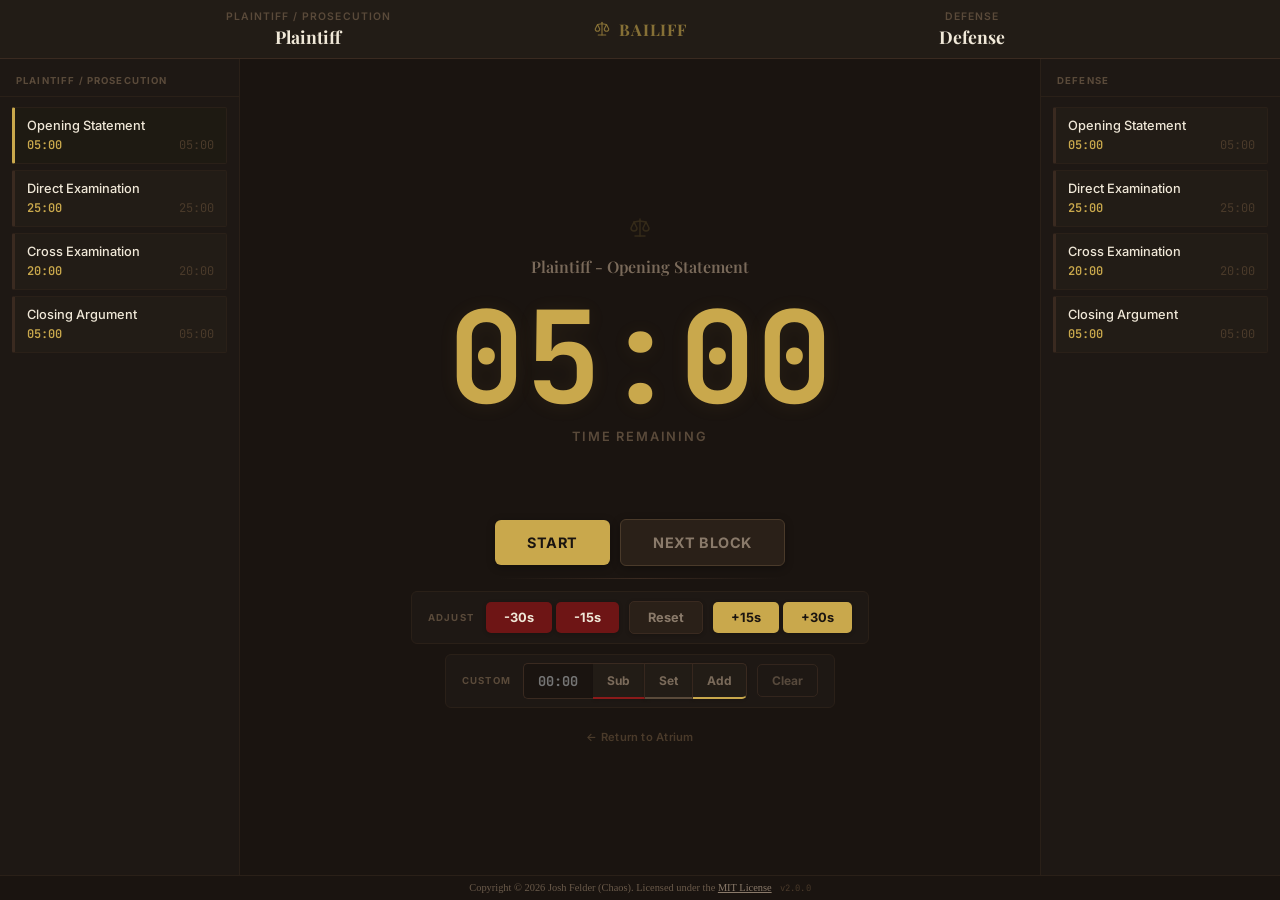
==== timers.html @ e9e765c2 "feat: overhaul ui for mobile" ====
<!DOCTYPE html>
<html lang="en">
<head>
    <meta charset="UTF-8">
    <meta name="viewport" content="width=device-width, initial-scale=1.0">
    <title>Bailiff - Timer View</title>
    <link href="https://fonts.googleapis.com/css2?family=Inter:wght@400;600;800&family=Playfair+Display:wght@600;700;800&family=JetBrains+Mono:wght@600;700&display=swap" rel="stylesheet">
    <link rel="stylesheet" href="timers.css">
</head>
<body>

    <div class="courtroom">
        <div class="bench-header">
            <div class="bench-header-left">
                <div class="bench-party-info">
                    <div class="bench-party-label">Plaintiff / Prosecution</div>
                    <div class="bench-party-name" id="left-team-name">Plaintiff</div>
                </div>
            </div>
            <div class="bench-header-center">
                <svg xmlns="http://www.w3.org/2000/svg" width="18" height="18" viewBox="0 0 24 24" fill="none" stroke="currentColor" stroke-width="1.5" stroke-linecap="round" stroke-linejoin="round">
                    <path d="M7 20l10 0"/><path d="M6 6l6 -1l6 1"/><path d="M12 3l0 17"/><path d="M9 12l-3 -6l-3 6a3 3 0 0 0 6 0"/><path d="M21 12l-3 -6l-3 6a3 3 0 0 0 6 0"/>
                </svg>
                <span>Bailiff</span>
            </div>
            <div class="bench-header-right">
                <div class="bench-party-info">
                    <div class="bench-party-label">Defense</div>
                    <div class="bench-party-name" id="right-team-name">Defense</div>
                </div>
            </div>
        </div>

        <div class="courtroom-body" id="courtroom-body">
            <div class="mobile-team-tabs" id="mobile-team-tabs">
                <button class="team-tab active" id="tab-left" data-team="left">Plaintiff</button>
                <button class="team-tab" id="tab-right" data-team="right">Defense</button>
            </div>

            <div class="counsel left">
                <div class="counsel-label">Plaintiff / Prosecution</div>
                <div class="counsel-widgets" id="left-widgets"></div>
            </div>

            <div class="bench">
                <div class="bench-scales">
                    <svg xmlns="http://www.w3.org/2000/svg" width="24" height="24" viewBox="0 0 24 24" fill="none" stroke="currentColor" stroke-width="1.5" stroke-linecap="round" stroke-linejoin="round">
                        <path d="M7 20l10 0"/><path d="M6 6l6 -1l6 1"/><path d="M12 3l0 17"/><path d="M9 12l-3 -6l-3 6a3 3 0 0 0 6 0"/><path d="M21 12l-3 -6l-3 6a3 3 0 0 0 6 0"/>
                    </svg>
                </div>
                <div class="current-block-name" id="current-block-name">Opening Statement</div>
                <div class="countdown" id="countdown">05:00</div>
                <div class="time-label" id="time-label">Time Remaining</div>
                <div class="secondary-timer" id="secondary-timer">05:00</div>

                <div class="bench-controls" id="timer-controls">
                    <div class="bench-main-controls">
                        <button class="bench-btn bench-btn-primary" id="start-btn">Start</button>
                        <button class="bench-btn bench-btn-danger" id="stop-btn" style="display: none;">Stop</button>
                        <button class="bench-btn bench-btn-secondary" id="next-btn" style="display: none;">Next Block</button>
                    </div>

                    <div class="controls-divider"></div>

                    <div class="bench-adjust-panel">
                        <span class="panel-label">Adjust</span>
                        <div class="adjust-cluster">
                            <button class="quick-btn quick-sub" id="sub-30-btn">-30s</button>
                            <button class="quick-btn quick-sub" id="sub-15-btn">-15s</button>
                        </div>
                        <button class="quick-btn quick-neutral" id="reset-btn">Reset</button>
                        <div class="adjust-cluster">
                            <button class="quick-btn quick-add" id="add-15-btn">+15s</button>
                            <button class="quick-btn quick-add" id="add-30-btn">+30s</button>
                        </div>
                    </div>

                    <div class="bench-custom-row">
                        <span class="panel-label">Custom</span>
                        <div class="custom-input-group">
                            <input type="text" class="bench-time-input" id="custom-time-input" placeholder="00:00" autocomplete="off">
                            <button class="mini-btn mini-sub" id="sub-custom-btn">Sub</button>
                            <button class="mini-btn mini-set" id="set-custom-btn">Set</button>
                            <button class="mini-btn mini-add" id="add-custom-btn">Add</button>
                        </div>
                        <button class="mini-btn mini-clear" id="clear-custom-btn">Clear</button>
                    </div>

                    <a class="bench-atrium-link" href="index.html">← Return to Atrium</a>
                </div>
            </div>

            <div class="counsel right">
                <div class="counsel-label">Defense</div>
                <div class="counsel-widgets" id="right-widgets"></div>
            </div>
        </div>
    </div>

    <div class="confirm-overlay hidden" id="confirm-overlay">
        <div class="confirm-dialog preset-dialog">
            <div class="confirm-seal">
                <svg xmlns="http://www.w3.org/2000/svg" width="24" height="24" viewBox="0 0 24 24" fill="none" stroke="currentColor" stroke-width="1.5" stroke-linecap="round" stroke-linejoin="round">
                    <path d="M7 20l10 0"/><path d="M6 6l6 -1l6 1"/><path d="M12 3l0 17"/><path d="M9 12l-3 -6l-3 6a3 3 0 0 0 6 0"/><path d="M21 12l-3 -6l-3 6a3 3 0 0 0 6 0"/>
                </svg>
            </div>
            <h3>End Current Trial?</h3>
            <p>Trials are auto-saved periodically. Save now to keep this session and resume later.</p>
            <div class="save-desc-field">
                <label>
                    <span>Notes (optional)</span>
                    <textarea id="save-desc-input" rows="2" placeholder="e.g. Round 2, Courtroom 5"></textarea>
                </label>
            </div>
            <div class="confirm-actions">
                <button class="confirm-btn confirm-cancel" id="confirm-cancel">Cancel</button>
                <button class="confirm-btn confirm-save" id="confirm-save-exit">Save & Exit</button>
            </div>
        </div>
    </div>

        <footer>
            <p>Copyright &copy; 2026 Josh Felder (Chaos). Licensed under the <a href="https://opensource.org/licenses/MIT" target="_blank">MIT License</a><span class="version-footer">v2.0.0</span></p>
        </footer>

    <script src="timers.js"></script>
</body>
</html>
---- timers.css ----
@keyframes fadeIn {
    from { opacity: 0; transform: translateY(8px); }
    to { opacity: 1; transform: translateY(0); }
}

@keyframes pulse {
    0%, 100% { opacity: 1; transform: scale(1); }
    50% { opacity: 0.65; transform: scale(1.03); }
}

* { margin: 0; padding: 0; box-sizing: border-box; }

/* ===== SCROLLBAR ===== */
::-webkit-scrollbar { width: 8px; height: 8px; }
::-webkit-scrollbar-track { background: #1a1410; }
::-webkit-scrollbar-thumb { background: #3a2a20; border-radius: 4px; }
::-webkit-scrollbar-thumb:hover { background: #5a4a3a; }
::-webkit-scrollbar-corner { background: #1a1410; }
* { scrollbar-width: thin; scrollbar-color: #3a2a20 #1a1410; }

body {
    font-family: Georgia, 'Times New Roman', Times, serif;
    background: #1a1410;
    color: #f0e8d8;
    display: flex;
    height: 100vh;
    overflow: hidden;
    -webkit-font-smoothing: antialiased;
    animation: fadeIn 0.5s ease-out;
}

.courtroom {
    display: flex;
    flex-direction: column;
    width: 100%;
    height: 100vh;
}

/* ===== BENCH HEADER ===== */
.bench-header {
    display: grid;
    grid-template-columns: 1fr auto 1fr;
    align-items: center;
    padding: 10px 24px;
    background: #221c16;
    border-bottom: 1px solid #3a2a20;
    flex-shrink: 0;
}

.bench-header-left {
    text-align: center;
    overflow: hidden;
    max-width: 260px;
    justify-self: center;
}

.bench-atrium-link {
    font-size: 0.7rem;
    font-weight: 600;
    font-family: 'Inter', -apple-system, BlinkMacSystemFont, "Segoe UI", Roboto, sans-serif;
    color: #4a3a2a;
    text-decoration: none;
    white-space: nowrap;
    transition: color 0.2s;
    letter-spacing: 0.02em;
    margin-top: 12px;
}

.bench-atrium-link:hover {
    color: #c9a84c;
}

.bench-party-info {
    text-align: center;
}

.bench-header-right {
    text-align: center;
    overflow: hidden;
    max-width: 260px;
    justify-self: center;
}

.bench-header-center {
    display: flex;
    align-items: center;
    gap: 8px;
    color: #c9a84c;
    font-family: 'Playfair Display', Georgia, serif;
    font-size: 1rem;
    font-weight: 700;
    letter-spacing: 0.06em;
    text-transform: uppercase;
    opacity: 0.6;
}

.bench-party-label {
    font-size: 0.65rem;
    font-weight: 600;
    font-family: 'Inter', -apple-system, BlinkMacSystemFont, "Segoe UI", Roboto, sans-serif;
    color: #5a4a3a;
    text-transform: uppercase;
    letter-spacing: 0.1em;
    margin-bottom: 2px;
}

.bench-party-name {
    font-size: 1.1rem;
    font-weight: 700;
    font-family: 'Playfair Display', Georgia, serif;
    color: #f0e8d8;
    white-space: nowrap;
    overflow: hidden;
    text-overflow: ellipsis;
}

/* ===== COURTROOM BODY ===== */
.courtroom-body {
    display: flex;
    flex: 1;
    overflow: hidden;
}

/* Team switcher shown only on the stacked mobile layout */
.mobile-team-tabs {
    display: none;
}

/* ===== COUNSEL TABLES ===== */
.counsel {
    width: 240px;
    display: flex;
    flex-direction: column;
    background: #1e1814;
    border-right: 1px solid #2a2018;
    overflow-y: auto;
    flex-shrink: 0;
}

.counsel.right {
    border-right: none;
    border-left: 1px solid #2a2018;
}

.counsel-label {
    padding: 16px 16px 10px;
    font-size: 0.6rem;
    font-weight: 700;
    font-family: 'Inter', -apple-system, BlinkMacSystemFont, "Segoe UI", Roboto, sans-serif;
    color: #5a4a3a;
    text-transform: uppercase;
    letter-spacing: 0.12em;
    border-bottom: 1px solid #2a2018;
    flex-shrink: 0;
}

.counsel-widgets {
    padding: 10px 12px;
    display: flex;
    flex-direction: column;
    gap: 6px;
}

.block-widget {
    background: #221c16;
    border: 1px solid #2a2018;
    border-left: 3px solid #3a2a20;
    border-radius: 2px;
    padding: 10px 12px;
    cursor: pointer;
    transition: all 0.2s ease;
}

.block-widget:hover {
    border-left-color: #5a4a3a;
    background: #261e18;
}

.block-widget.active {
    border-left-color: #c9a84c;
    background: #1e1a12;
}

.block-widget.linked-highlight {
    border-left-color: #8b1a1a;
    background: #1e1212;
}

.block-widget.completed {
    opacity: 0.35;
    background: #1a1410;
}

.widget-name {
    font-size: 0.8rem;
    font-weight: 500;
    font-family: 'Inter', -apple-system, BlinkMacSystemFont, "Segoe UI", Roboto, sans-serif;
    margin-bottom: 4px;
    display: flex;
    align-items: center;
    gap: 6px;
}

.link-icon {
    color: #c9a84c;
    opacity: 0.7;
}

.widget-times {
    display: flex;
    justify-content: space-between;
    font-family: 'JetBrains Mono', monospace;
    font-size: 0.75rem;
}

.widget-remaining {
    color: #c9a84c;
    font-weight: 600;
}

.widget-remaining.negative {
    color: #cc3333;
}

.widget-remaining.warning {
    color: #d49000;
}

.widget-remaining.critical {
    color: #cc3333;
}

.widget-total {
    color: #4a3a2a;
}

/* ===== BENCH (CENTER) ===== */
.bench {
    flex: 1;
    display: flex;
    flex-direction: column;
    align-items: center;
    justify-content: center;
    padding: 24px 40px;
}

.bench-scales {
    color: #c9a84c;
    opacity: 0.15;
    margin-bottom: 12px;
}

.current-block-name {
    font-size: 1rem;
    font-family: 'Playfair Display', Georgia, serif;
    color: #7a6a5a;
    margin-bottom: 16px;
    font-weight: 600;
    text-align: center;
}

.countdown {
    font-family: 'JetBrains Mono', monospace;
    font-size: 8rem;
    font-weight: 700;
    color: #c9a84c;
    line-height: 1;
    margin-bottom: 8px;
    transition: color 0.3s;
    text-shadow: 0 2px 20px rgba(201, 168, 76, 0.08);
}

.countdown.warning {
    color: #d49000;
    text-shadow: 0 2px 20px rgba(212, 144, 0, 0.12);
}

.countdown.critical {
    color: #cc3333;
    text-shadow: 0 2px 20px rgba(204, 51, 51, 0.15);
    animation: pulse 1.2s ease-in-out infinite;
}

.countdown.paused {
    color: #b8860b;
}

.countdown.overtime {
    color: #cc3333;
    text-shadow: 0 2px 20px rgba(204, 51, 51, 0.15);
    animation: pulse 1.2s ease-in-out infinite;
}

.time-label {
    font-size: 0.8rem;
    color: #5a4a3a;
    text-transform: uppercase;
    letter-spacing: 0.14em;
    font-weight: 600;
    font-family: 'Inter', -apple-system, BlinkMacSystemFont, "Segoe UI", Roboto, sans-serif;
}

.secondary-timer {
    font-family: 'JetBrains Mono', monospace;
    font-size: 1.5rem;
    font-weight: 600;
    color: #5a4a3a;
    margin-top: 16px;
    opacity: 0;
    transition: opacity 0.3s;
}

.secondary-timer.visible {
    opacity: 1;
}

/* ===== BENCH CONTROLS ===== */
.bench-controls {
    margin-top: 28px;
    display: flex;
    flex-direction: column;
    align-items: center;
    gap: 10px;
}

.bench-main-controls {
    display: flex;
    gap: 10px;
    align-items: center;
    justify-content: center;
}

/* ===== PRIMARY CONTROL BUTTONS ===== */
.bench-btn {
    display: inline-flex;
    align-items: center;
    justify-content: center;
    gap: 6px;
    padding: 14px 32px;
    font-size: 0.9rem;
    font-weight: 700;
    font-family: 'Inter', -apple-system, BlinkMacSystemFont, "Segoe UI", Roboto, sans-serif;
    border-radius: 6px;
    border: none;
    cursor: pointer;
    letter-spacing: 0.04em;
    text-transform: uppercase;
    transition: all 0.2s cubic-bezier(0.4, 0, 0.2, 1);
    box-shadow: 0 2px 8px rgba(0,0,0,0.3);
}

.bench-btn:hover {
    transform: translateY(-2px);
    box-shadow: 0 4px 16px rgba(0,0,0,0.4);
}

.bench-btn:active {
    transform: translateY(0) scale(0.97);
}

.bench-btn-primary { background: #c9a84c; color: #1a1410; }
.bench-btn-primary:hover { background: #d4b85a; box-shadow: 0 4px 20px rgba(201, 168, 76, 0.4); }

.bench-btn-danger { background: #8b1a1a; color: #f0e8d8; }
.bench-btn-danger:hover { background: #a32020; box-shadow: 0 4px 20px rgba(139, 26, 26, 0.3); }

.bench-btn-warn { background: #d49000; color: #1a1410; }
.bench-btn-warn:hover { background: #e8a010; box-shadow: 0 4px 20px rgba(212, 144, 0, 0.35); }

.bench-btn-secondary { background: #2a2018; color: #8a7a6a; border: 1px solid #4a3a2a; }
.bench-btn-secondary:hover { background: #3a2a20; color: #f0e8d8; border-color: #5a4a3a; box-shadow: 0 4px 16px rgba(0,0,0,0.3); }

/* ===== CONTROL PANEL LABELS & DIVIDER ===== */
.controls-divider {
    width: 100%;
    max-width: 280px;
    height: 1px;
    background: linear-gradient(to right, transparent, #3a2a20 50%, transparent);
    margin: 2px 0;
}

.panel-label {
    font-size: 0.6rem;
    font-weight: 700;
    font-family: 'Inter', -apple-system, BlinkMacSystemFont, "Segoe UI", Roboto, sans-serif;
    color: #5a4a3a;
    text-transform: uppercase;
    letter-spacing: 0.12em;
    margin-right: 2px;
}

/* ===== QUICK ROW / ADJUST PANEL ===== */
.bench-adjust-panel {
    display: flex;
    align-items: center;
    gap: 10px;
    padding: 9px 16px;
    background: #1e1814;
    border: 1px solid #2a2018;
    border-radius: 6px;
}

.adjust-cluster {
    display: flex;
    gap: 4px;
}

.quick-btn {
    display: inline-flex;
    align-items: center;
    justify-content: center;
    gap: 4px;
    padding: 8px 18px;
    font-size: 0.8rem;
    font-weight: 700;
    font-family: 'Inter', -apple-system, BlinkMacSystemFont, "Segoe UI", Roboto, sans-serif;
    border-radius: 5px;
    border: none;
    cursor: pointer;
    transition: all 0.2s cubic-bezier(0.4, 0, 0.2, 1);
    box-shadow: 0 1px 4px rgba(0,0,0,0.2);
}

.quick-btn:hover { transform: translateY(-1px); box-shadow: 0 3px 12px rgba(0,0,0,0.3); }
.quick-btn:active { transform: translateY(0) scale(0.96); }

.quick-add { background: #c9a84c; color: #1a1410; }
.quick-add:hover { background: #d4b85a; box-shadow: 0 3px 14px rgba(201, 168, 76, 0.35); }

.quick-sub { background: #6e1515; color: #f0e8d8; }
.quick-sub:hover { background: #8b1a1a; box-shadow: 0 3px 14px rgba(139, 26, 26, 0.25); }

.quick-neutral { background: #2a2018; color: #8a7a6a; border: 1px solid #3a2a20; }
.quick-neutral:hover { background: #3a2a20; color: #f0e8d8; border-color: #5a4a3a; }

/* ===== CUSTOM TIME ROW ===== */
.bench-custom-row {
    display: flex;
    gap: 10px;
    align-items: center;
    justify-content: center;
    padding: 8px 16px;
    background: #1e1814;
    border: 1px solid #2a2018;
    border-radius: 6px;
}

.custom-input-group {
    display: flex;
    align-items: stretch;
}

.bench-time-input {
    width: 70px;
    padding: 8px 10px;
    font-size: 0.85rem;
    font-family: 'JetBrains Mono', monospace;
    font-weight: 700;
    border-radius: 5px 0 0 5px;
    border: 1px solid #3a2a20;
    border-right: none;
    background: #1a1410;
    color: #f0e8d8;
    text-align: center;
    transition: border-color 0.2s, box-shadow 0.2s;
}

.bench-time-input:focus {
    outline: none;
    border-color: #c9a84c;
    box-shadow: 0 0 0 2px rgba(201, 168, 76, 0.15);
    position: relative;
    z-index: 1;
}

.mini-btn {
    padding: 8px 14px;
    font-size: 0.75rem;
    font-weight: 700;
    font-family: 'Inter', -apple-system, BlinkMacSystemFont, "Segoe UI", Roboto, sans-serif;
    border-radius: 5px;
    border: 1px solid #3a2a20;
    background: #221c16;
    color: #7a6a5a;
    cursor: pointer;
    transition: background 0.2s, color 0.2s, border-color 0.2s;
    box-shadow: 0 1px 3px rgba(0,0,0,0.15);
}

.mini-btn:hover { background: #3a2a20; color: #f0e8d8; border-color: #5a4a3a; }
.mini-btn:active { transform: scale(0.95); }

.custom-input-group .mini-btn {
    border-radius: 0;
    border-left: none;
    background: #221c16;
    color: #7a6a5a;
    border-color: #3a2a20;
    border-bottom-width: 2px;
}

.custom-input-group .mini-btn:last-child {
    border-radius: 0 5px 5px 0;
}

.custom-input-group .mini-sub { border-bottom-color: #8b1a1a; }
.custom-input-group .mini-set { border-bottom-color: #5a4a3a; }
.custom-input-group .mini-add { border-bottom-color: #c9a84c; }

.custom-input-group .mini-set:hover { background: #3a2a20; color: #f0e8d8; border-color: #5a4a3a; }

.mini-add:hover { background: #c9a84c; color: #1a1410; border-color: #c9a84c; }

.mini-sub:hover { background: #8b1a1a; color: #f0e8d8; border-color: #8b1a1a; }

.mini-clear {
    color: #6a5a4a;
    background: transparent;
    box-shadow: none;
    opacity: 0.75;
}

.mini-clear:hover { opacity: 1; }

/* ===== CONFIRMATION OVERLAY ===== */
.confirm-overlay {
    position: fixed;
    inset: 0;
    background: rgba(0, 0, 0, 0.7);
    display: flex;
    align-items: center;
    justify-content: center;
    z-index: 1000;
    animation: fadeIn 0.2s ease-out;
}

.confirm-overlay.hidden {
    display: none;
}

.confirm-dialog {
    background: #221c16;
    border: 1px solid #3a2a20;
    border-radius: 6px;
    padding: 36px 40px 28px;
    max-width: 380px;
    width: 90%;
    text-align: center;
    box-shadow: 0 20px 60px rgba(0,0,0,0.6);
    animation: expandPanel 0.25s cubic-bezier(0.34, 1.56, 0.64, 1) forwards;
}

@keyframes expandPanel {
    from { opacity: 0; transform: scale(0.95) translateY(-8px); }
    to { opacity: 1; transform: scale(1) translateY(0); }
}

.confirm-seal {
    color: #c9a84c;
    opacity: 0.4;
    margin-bottom: 16px;
}

.confirm-dialog h3 {
    font-size: 1.1rem;
    font-weight: 700;
    font-family: 'Playfair Display', Georgia, serif;
    color: #f0e8d8;
    margin: 0 0 10px 0;
}

.confirm-dialog p {
    font-size: 0.8rem;
    color: #7a6a5a;
    font-family: 'Inter', -apple-system, BlinkMacSystemFont, "Segoe UI", Roboto, sans-serif;
    line-height: 1.5;
    margin: 0 0 24px 0;
}

.confirm-actions {
    display: flex;
    gap: 10px;
    justify-content: center;
}

.confirm-btn {
    padding: 10px 24px;
    font-size: 0.8rem;
    font-weight: 700;
    font-family: 'Inter', -apple-system, BlinkMacSystemFont, "Segoe UI", Roboto, sans-serif;
    border-radius: 5px;
    border: none;
    cursor: pointer;
    transition: all 0.2s cubic-bezier(0.4, 0, 0.2, 1);
    text-transform: uppercase;
    letter-spacing: 0.04em;
}

.confirm-cancel {
    background: #2a2018;
    color: #7a6a5a;
    border: 1px solid #3a2a20;
}

.confirm-cancel:hover {
    background: #3a2a20;
    color: #f0e8d8;
}

.confirm-save {
    background: #c9a84c;
    color: #1a1410;
}

.confirm-save:hover {
    background: #d4af37;
    box-shadow: 0 4px 16px rgba(201, 168, 76, 0.3);
}

.confirm-leave {
    background: #8b1a1a;
    color: #f0e8d8;
}

.confirm-leave:hover {
    background: #a32020;
    box-shadow: 0 4px 16px rgba(139, 26, 26, 0.3);
}

.confirm-btn:active {
    transform: scale(0.96);
}

/* ===== SAVE DESCRIPTION FIELD ===== */
.save-desc-field {
    text-align: left;
    margin: 0 0 18px;
}

.save-desc-field label {
    display: flex;
    flex-direction: column;
    gap: 4px;
}

.save-desc-field label span {
    font-size: 0.7rem;
    font-weight: 600;
    font-family: 'Inter', -apple-system, BlinkMacSystemFont, "Segoe UI", Roboto, sans-serif;
    color: #8a7a6a;
    text-transform: uppercase;
    letter-spacing: 0.06em;
}

.save-desc-field textarea {
    padding: 10px 12px;
    font-size: 0.85rem;
    font-family: 'Inter', -apple-system, BlinkMacSystemFont, "Segoe UI", Roboto, sans-serif;
    border-radius: 4px;
    border: 1px solid #3a2a20;
    background: #1a1410;
    color: #f0e8d8;
    width: 100%;
    box-sizing: border-box;
    outline: none;
    transition: border-color 0.2s;
    resize: vertical;
}

.save-desc-field textarea:focus {
    border-color: #c9a84c;
}

/* ===== MOBILE (timer page) ===== */
@media (max-width: 900px) {
    .counsel {
        width: 160px;
    }

    .countdown {
        font-size: 5rem;
    }

    .bench {
        padding: 16px 20px;
    }

    .bench-btn {
        padding: 12px 24px;
        font-size: 0.8rem;
    }

    /* Any text input under 16px triggers iOS Safari's auto-zoom-on-focus. */
    .bench-time-input,
    .save-desc-field textarea {
        font-size: 16px;
    }
}

@media (max-width: 600px) {
    body { display: block; overflow: auto; height: auto; }
    .courtroom { height: auto; min-height: auto; }

    .bench-header {
        grid-template-columns: 1fr;
        gap: 6px;
        padding: 8px 12px;
    }

    .bench-header-left, .bench-header-right {
        max-width: 100%;
        justify-self: auto;
    }

    .bench-header-center {
        order: -1;
        justify-content: center;
        font-size: 0.8rem;
    }

    .bench-party-name {
        font-size: 0.9rem;
    }

    .bench-party-label {
        font-size: 0.55rem;
    }

    /* Was hidden entirely on mobile — that removed the only way to save & exit a trial. */
    .bench-atrium-link {
        display: inline-flex;
        align-items: center;
        justify-content: center;
        padding: 10px 20px;
        border: 1px solid #3a2a20;
        border-radius: 5px;
        font-size: 0.75rem;
        margin-top: 4px;
    }

    .courtroom-body {
        flex-direction: column;
        overflow: visible;
    }

    /* Timer comes first — it's the primary interaction on a phone. */
    .bench {
        order: 1;
        flex: none;
    }
    .mobile-team-tabs { order: 2; }
    .counsel.left, .counsel.right { order: 3; }

    .mobile-team-tabs {
        display: flex;
        gap: 8px;
        padding: 10px 12px;
        background: #1e1814;
        border-top: 1px solid #2a2018;
        border-bottom: 1px solid #2a2018;
    }

    .team-tab {
        flex: 1;
        padding: 10px 8px;
        font-size: 0.75rem;
        font-weight: 700;
        font-family: 'Inter', -apple-system, BlinkMacSystemFont, "Segoe UI", Roboto, sans-serif;
        text-transform: uppercase;
        letter-spacing: 0.04em;
        border-radius: 5px;
        border: 1px solid #3a2a20;
        background: #221c16;
        color: #7a6a5a;
        cursor: pointer;
        transition: all 0.2s ease;
        white-space: nowrap;
        overflow: hidden;
        text-overflow: ellipsis;
    }

    .team-tab.active {
        background: #c9a84c;
        color: #1a1410;
        border-color: #c9a84c;
    }

    /* Only the tab's team agenda is shown at a time — full width, no more cramped side-by-side lists. */
    .courtroom-body[data-mobile-view="left"] .counsel.right { display: none; }
    .courtroom-body[data-mobile-view="right"] .counsel.left { display: none; }

    .counsel {
        width: 100%;
        max-height: none;
        overflow-y: visible;
        border-right: none;
        border-left: none;
        border-top: none;
        border-bottom: 1px solid #2a2018;
        flex-shrink: 0;
    }

    .counsel-label {
        padding: 10px 12px 6px;
        font-size: 0.55rem;
    }

    .counsel-widgets {
        padding: 10px 12px;
        gap: 8px;
    }

    .block-widget {
        padding: 13px 14px;
    }

    .widget-name {
        font-size: 0.85rem;
    }

    .widget-times {
        font-size: 0.75rem;
    }

    .bench {
        padding: 16px 12px;
    }

    .bench-scales svg {
        width: 32px;
        height: 32px;
    }

    .current-block-name {
        font-size: 0.85rem;
        margin-bottom: 10px;
    }

    .countdown {
        font-size: 3.5rem;
    }

    .time-label {
        font-size: 0.65rem;
    }

    .secondary-timer {
        font-size: 1.1rem;
    }

    .bench-controls {
        margin-top: 16px;
        gap: 10px;
        width: 100%;
    }

    .bench-main-controls {
        flex-wrap: wrap;
        row-gap: 8px;
    }

    .bench-btn {
        padding: 13px 20px;
        font-size: 0.78rem;
    }

    .adjust-cluster {
        gap: 8px;
    }

    .quick-btn {
        padding: 11px 16px;
        font-size: 0.75rem;
    }

    .bench-adjust-panel,
    .bench-custom-row {
        flex-wrap: wrap;
        gap: 8px;
        padding: 10px;
        justify-content: center;
    }

    .panel-label {
        display: none;
    }

    .bench-time-input {
        width: 70px;
        padding: 10px 8px;
        font-size: 16px;
    }

    .mini-btn {
        padding: 10px 14px;
        font-size: 0.72rem;
    }

    footer {
        position: static;
        margin-top: 16px;
    }

    /* Save & Exit dialog — was untuned for mobile and could overflow narrow screens. */
    .confirm-dialog {
        padding: 24px 20px 20px;
        margin: 0 12px;
        width: calc(100% - 24px);
    }

    .confirm-dialog h3 {
        font-size: 1rem;
    }

    .confirm-dialog p {
        font-size: 0.75rem;
    }

    .confirm-actions {
        flex-direction: column;
        gap: 8px;
    }

    .confirm-actions .confirm-btn {
        width: 100%;
    }
}

/* ===== FOOTER ===== */
footer {
    position: fixed;
    bottom: 0;
    left: 0;
    width: 100%;
    text-align: center;
    padding: 6px 20px;
    color: #6a5a4a;
    font-size: 0.65rem;
    font-family: Georgia, 'Times New Roman', Times, serif;
    background: #1a1410;
    border-top: 1px solid #2a2018;
    z-index: 1000;
}

footer a {
    color: #8a7a6a;
    text-decoration: underline;
}

footer a:hover {
    color: #c9a84c;
}

.version-footer {
    display: inline;
    margin: 0 0 0 8px;
    font-size: 0.55rem;
    color: #4a3a2a;
    font-family: 'JetBrains Mono', monospace;
    letter-spacing: 0.02em;
}
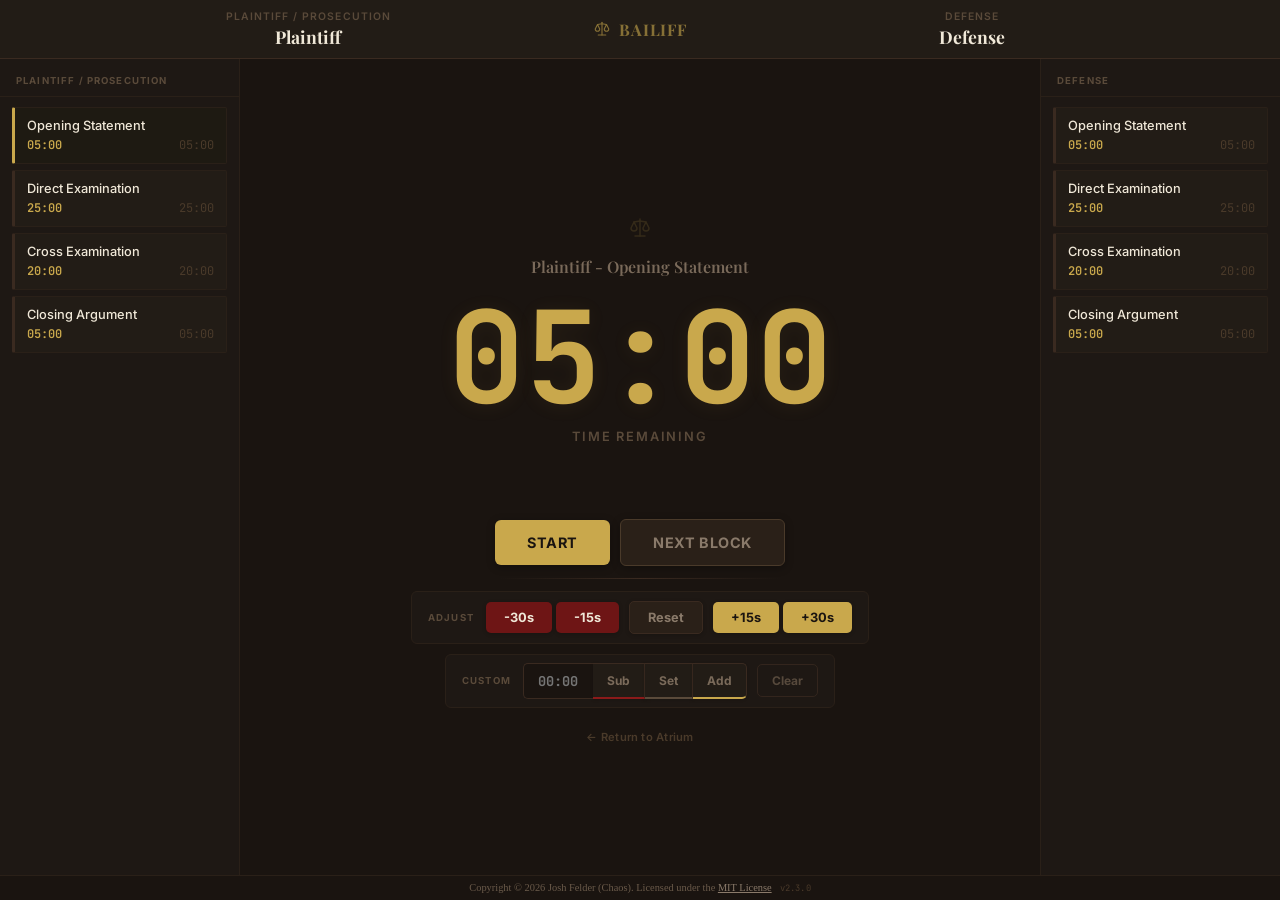
==== commit 15613646: "feat: centralize version string and bump to v2.3.0" ====
--- a/timers.html
+++ b/timers.html
@@ -6,6 +6,14 @@
     <title>Bailiff - Timer View</title>
     <link href="https://fonts.googleapis.com/css2?family=Inter:wght@400;600;800&family=Playfair+Display:wght@600;700;800&family=JetBrains+Mono:wght@600;700&display=swap" rel="stylesheet">
     <link rel="stylesheet" href="timers.css">
+
+    <script async src="https://www.googletagmanager.com/gtag/js?id=G-CGS9DXNJ47"></script>
+    <script>
+      window.dataLayer = window.dataLayer || [];
+      function gtag(){dataLayer.push(arguments);}
+      gtag('js', new Date());
+      gtag('config', 'G-CGS9DXNJ47');
+    </script>
 </head>
 <body>
 
@@ -120,9 +128,10 @@
     </div>
 
         <footer>
-            <p>Copyright &copy; 2026 Josh Felder (Chaos). Licensed under the <a href="https://opensource.org/licenses/MIT" target="_blank">MIT License</a><span class="version-footer">v2.0.0</span></p>
+            <p>Copyright &copy; 2026 Josh Felder (Chaos). Licensed under the <a href="https://opensource.org/licenses/MIT" target="_blank">MIT License</a><span class="version-footer" id="version-footer"></span></p>
         </footer>
 
+    <script src="version.js"></script>
     <script src="timers.js"></script>
 </body>
 </html>
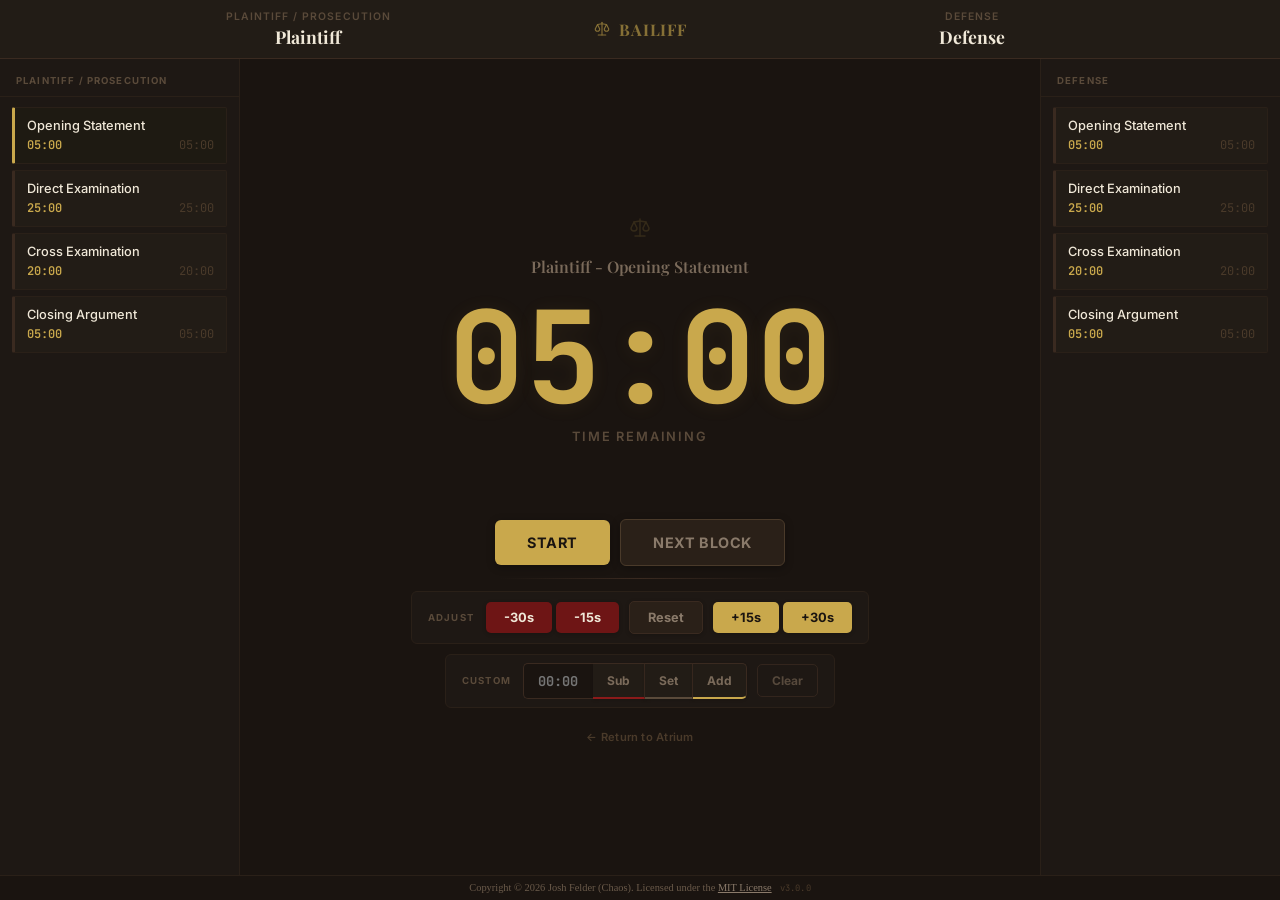
==== commit 9faf8535: "chore: refactor codebase" ====
--- a/timers.html
+++ b/timers.html
@@ -131,7 +131,6 @@
             <p>Copyright &copy; 2026 Josh Felder (Chaos). Licensed under the <a href="https://opensource.org/licenses/MIT" target="_blank">MIT License</a><span class="version-footer" id="version-footer"></span></p>
         </footer>
 
-    <script src="version.js"></script>
-    <script src="timers.js"></script>
+    <script type="module" src="js/timers/main.js"></script>
 </body>
 </html>
--- a/timers.css
+++ b/timers.css
@@ -232,6 +232,107 @@
 
 .widget-total {
     color: #4a3a2a;
+}
+
+.widget-elapsed {
+    font-family: 'JetBrains Mono', monospace;
+    font-size: 0.7rem;
+    font-style: italic;
+    font-weight: 500;
+    color: #7a6a5a;
+    margin-top: 4px;
+}
+
+/* ===== WITNESS BLOCKS ===== */
+/* A witness-bearing block is never itself the thing on the clock — only
+   its header (a read-only rollup) is clickable, and only to expand or
+   collapse the nested witness rows beneath it. */
+.block-widget.has-witnesses {
+    cursor: default;
+    padding: 0;
+    overflow: hidden;
+}
+
+.widget-block-header {
+    padding: 10px 12px;
+    cursor: pointer;
+    transition: background 0.2s ease;
+}
+
+.widget-block-header:hover {
+    background: #261e18;
+}
+
+.block-widget.has-witnesses.active-parent .widget-block-header {
+    background: #1e1a12;
+    box-shadow: inset 3px 0 0 #5a4a3a;
+}
+
+.block-widget.has-witnesses.linked-highlight .widget-block-header {
+    background: #1e1212;
+    box-shadow: inset 3px 0 0 #8b1a1a;
+}
+
+.widget-expand-icon {
+    margin-left: auto;
+    display: inline-flex;
+    color: #5a4a3a;
+    transition: transform 0.2s ease;
+}
+
+.block-widget.expanded .widget-expand-icon {
+    transform: rotate(180deg);
+}
+
+.witness-widget-list {
+    display: none;
+    flex-direction: column;
+    gap: 1px;
+    background: #2a2018;
+}
+
+.block-widget.expanded .witness-widget-list {
+    display: flex;
+}
+
+.witness-widget-row {
+    background: #1c1712;
+    border-left: 3px solid #3a2a20;
+    padding: 8px 12px 8px 20px;
+    cursor: pointer;
+    transition: all 0.2s ease;
+}
+
+.witness-widget-row:hover {
+    border-left-color: #5a4a3a;
+    background: #221c16;
+}
+
+.witness-widget-row.active {
+    border-left-color: #c9a84c;
+    background: #1e1a12;
+}
+
+.witness-widget-row.linked-highlight {
+    border-left-color: #8b1a1a;
+    background: #1e1212;
+}
+
+.witness-widget-row.completed {
+    opacity: 0.4;
+}
+
+.witness-widget-row .widget-name {
+    font-size: 0.74rem;
+    margin-bottom: 3px;
+}
+
+.witness-widget-row .widget-times {
+    font-size: 0.7rem;
+}
+
+.widget-elapsed.overtime {
+    color: #cc3333;
 }
 
 /* ===== BENCH (CENTER) ===== */
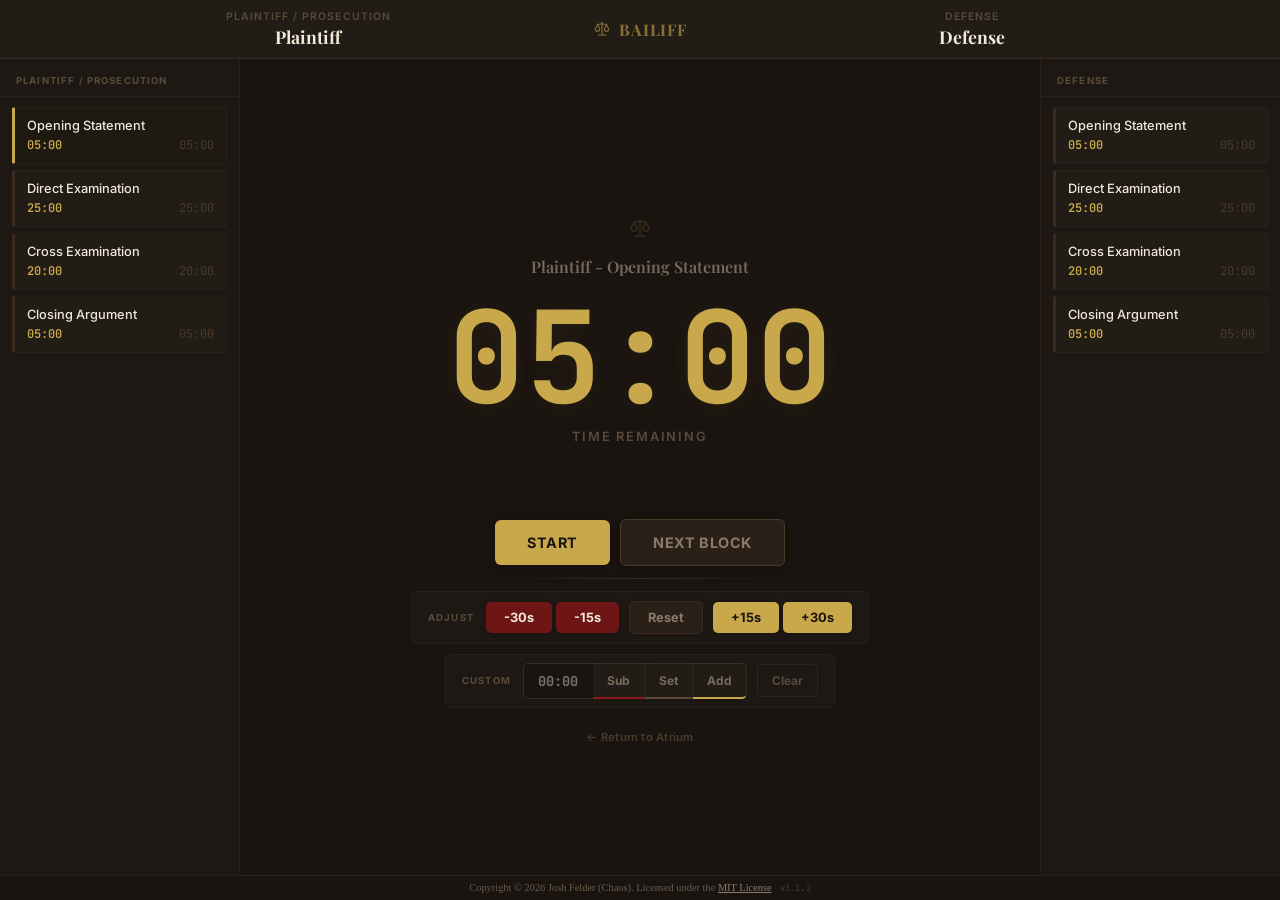
==== commit 5c3efa8f: "fix: sync block total with manual time controls Manual time adjustments (+15/+30/-15/-30, custom Add" ====
--- a/timers.html
+++ b/timers.html
@@ -82,6 +82,7 @@
                             <button class="quick-btn quick-add" id="add-30-btn">+30s</button>
                         </div>
                     </div>
+                    <div class="adjust-hint" id="adjust-hint"></div>
 
                     <div class="bench-custom-row">
                         <span class="panel-label">Custom</span>
--- a/timers.css
+++ b/timers.css
@@ -504,6 +504,18 @@
 .adjust-cluster {
     display: flex;
     gap: 4px;
+}
+
+.adjust-hint {
+    font-size: 0.68rem;
+    font-family: 'Inter', -apple-system, BlinkMacSystemFont, "Segoe UI", Roboto, sans-serif;
+    color: #8a7a6a;
+    text-align: center;
+    padding: 0 16px;
+}
+
+.adjust-hint:empty {
+    display: none;
 }
 
 .quick-btn {
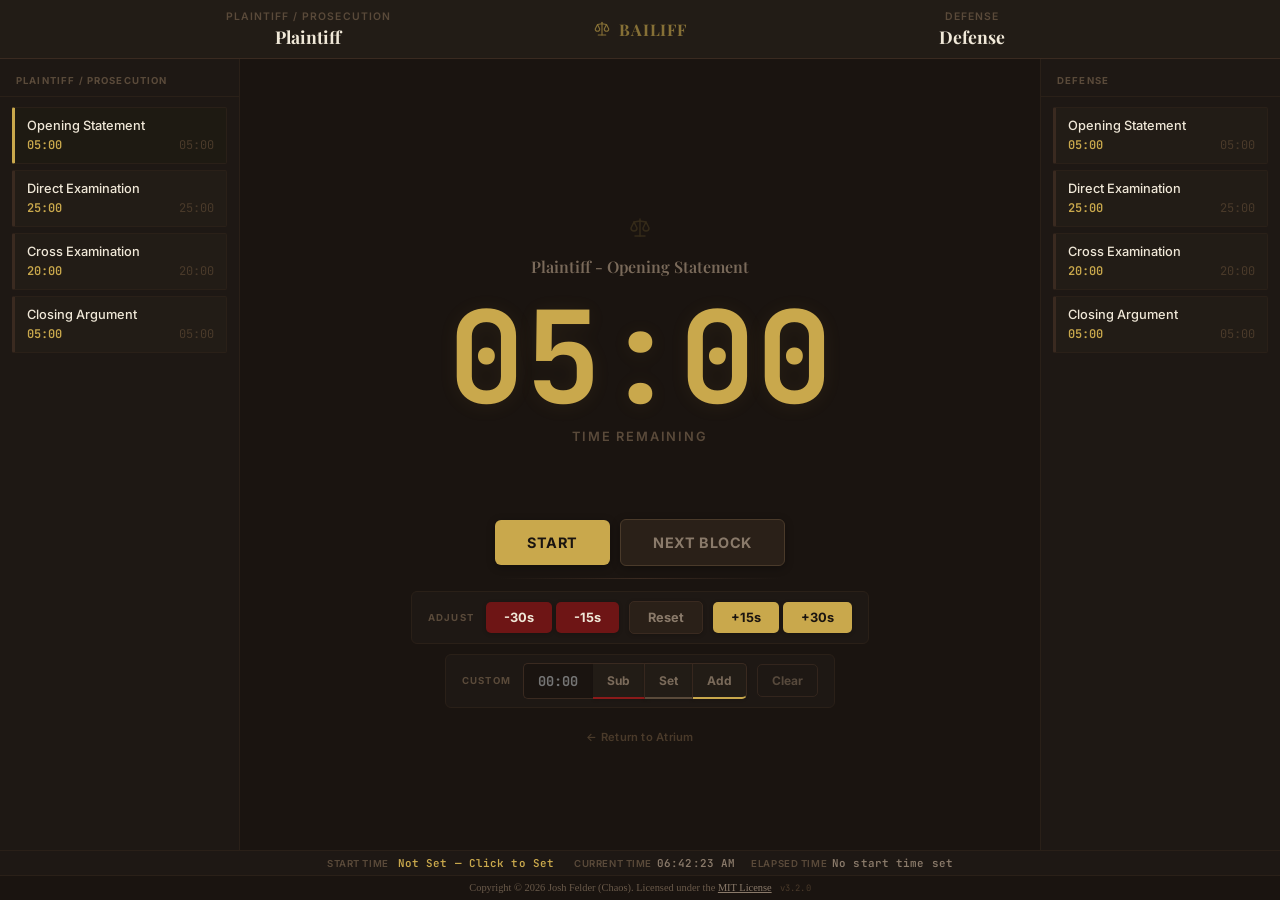
==== commit ed6ef672: "feat: add trial clock with start and elapsed time tracking, add AMTA preset" ====
--- a/timers.html
+++ b/timers.html
@@ -128,9 +128,59 @@
         </div>
     </div>
 
-        <footer>
-            <p>Copyright &copy; 2026 Josh Felder (Chaos). Licensed under the <a href="https://opensource.org/licenses/MIT" target="_blank">MIT License</a><span class="version-footer" id="version-footer"></span></p>
-        </footer>
+        <div class="bottom-bar" id="bottom-bar">
+            <div class="trial-clock-bar" id="trial-clock-bar">
+                <div class="trial-clock-row">
+                    <span class="trial-clock-label">Start Time</span>
+                    <button type="button" class="trial-clock-value trial-clock-start" id="trial-clock-start">Not Set — Click to Set</button>
+                </div>
+                <div class="trial-clock-row">
+                    <span class="trial-clock-label">Current Time</span>
+                    <span class="trial-clock-value" id="trial-clock-current">--:--:-- --</span>
+                </div>
+                <div class="trial-clock-row">
+                    <span class="trial-clock-label">Elapsed Time</span>
+                    <span class="trial-clock-value" id="trial-clock-elapsed">No start time set</span>
+                </div>
+            </div>
+
+            <footer>
+                <p>Copyright &copy; 2026 Josh Felder (Chaos). Licensed under the <a href="https://opensource.org/licenses/MIT" target="_blank">MIT License</a><span class="version-footer" id="version-footer"></span></p>
+            </footer>
+        </div>
+
+    <!-- Set Start Time Dialog -->
+    <div class="confirm-overlay hidden" id="start-time-overlay">
+        <div class="confirm-dialog preset-dialog">
+            <h3>Set Start Time</h3>
+            <p>The definition of start time may vary based on competition rules. Once set, it cannot be changed for this trial.</p>
+            <div class="start-time-fields">
+                <input type="text" id="start-time-hh" class="start-time-input" maxlength="2" inputmode="numeric" autocomplete="off" placeholder="HH">
+                <span class="start-time-colon">:</span>
+                <input type="text" id="start-time-mm" class="start-time-input" maxlength="2" inputmode="numeric" autocomplete="off" placeholder="MM">
+                <select id="start-time-ampm" class="start-time-ampm">
+                    <option value="AM">AM</option>
+                    <option value="PM">PM</option>
+                </select>
+            </div>
+            <div class="confirm-actions">
+                <button class="confirm-btn confirm-cancel" id="start-time-cancel">Cancel</button>
+                <button class="confirm-btn confirm-save" id="start-time-confirm">Set Start Time</button>
+            </div>
+        </div>
+    </div>
+
+    <!-- Confirm Start Time Dialog -->
+    <div class="confirm-overlay hidden" id="start-time-confirm-overlay">
+        <div class="confirm-dialog preset-dialog">
+            <h3>Confirm Start Time</h3>
+            <p>Set the start time to <strong id="start-time-confirm-value"></strong>? This cannot be changed for this trial.</p>
+            <div class="confirm-actions">
+                <button class="confirm-btn confirm-cancel" id="start-time-confirm-cancel">Cancel</button>
+                <button class="confirm-btn confirm-save" id="start-time-confirm-confirm">Confirm</button>
+            </div>
+        </div>
+    </div>
 
     <script type="module" src="js/timers/main.js"></script>
 </body>
--- a/timers.css
+++ b/timers.css
@@ -742,6 +742,13 @@
 
 .confirm-btn:active {
     transform: scale(0.96);
+}
+
+.confirm-btn:disabled {
+    opacity: 0.4;
+    cursor: not-allowed;
+    box-shadow: none;
+    transform: none;
 }
 
 /* ===== SAVE DESCRIPTION FIELD ===== */
@@ -1039,12 +1046,81 @@
     }
 }
 
-/* ===== FOOTER ===== */
-footer {
+/* ===== BOTTOM BAR (trial clock + footer) ===== */
+.bottom-bar {
     position: fixed;
     bottom: 0;
     left: 0;
     width: 100%;
+    z-index: 1000;
+}
+
+/* ===== TRIAL CLOCK ===== */
+.trial-clock-bar {
+    display: flex;
+    align-items: center;
+    justify-content: center;
+    gap: 16px;
+    padding: 4px 20px;
+    background: #1e1814;
+    border-top: 1px solid #2a2018;
+    flex-wrap: wrap;
+}
+
+.trial-clock-row {
+    display: flex;
+    align-items: baseline;
+    gap: 5px;
+}
+
+.trial-clock-label {
+    font-size: 0.6rem;
+    font-weight: 600;
+    font-family: 'Inter', -apple-system, BlinkMacSystemFont, "Segoe UI", Roboto, sans-serif;
+    color: #5a4a3a;
+    text-transform: uppercase;
+    letter-spacing: 0.06em;
+}
+
+.trial-clock-value {
+    font-family: 'JetBrains Mono', monospace;
+    font-size: 0.68rem;
+    font-weight: 600;
+    color: #8a7a6a;
+    letter-spacing: 0.01em;
+}
+
+button.trial-clock-value {
+    background: none;
+    border: none;
+    padding: 1px 4px;
+    cursor: pointer;
+    color: #c9a84c;
+    border-radius: 2px;
+    transition: color 0.2s, background 0.2s;
+}
+
+button.trial-clock-value:hover {
+    background: #2a2018;
+    color: #d4af37;
+}
+
+button.trial-clock-value.trial-clock-locked {
+    cursor: default;
+    color: #8a7a6a;
+}
+
+button.trial-clock-value.trial-clock-locked:hover {
+    background: none;
+    color: #8a7a6a;
+}
+
+.trial-clock-value.trial-clock-overtime {
+    color: #cc3333;
+}
+
+/* ===== FOOTER ===== */
+footer {
     text-align: center;
     padding: 6px 20px;
     color: #6a5a4a;
@@ -1052,7 +1128,6 @@
     font-family: Georgia, 'Times New Roman', Times, serif;
     background: #1a1410;
     border-top: 1px solid #2a2018;
-    z-index: 1000;
 }
 
 footer a {
@@ -1073,4 +1148,49 @@
     letter-spacing: 0.02em;
 }
 
-
+/* ===== SET START TIME DIALOG ===== */
+.start-time-fields {
+    display: flex;
+    align-items: center;
+    justify-content: center;
+    gap: 6px;
+    margin: 14px 0;
+}
+
+.start-time-input {
+    width: 48px;
+    padding: 8px 0;
+    font-family: 'JetBrains Mono', monospace;
+    font-size: 1rem;
+    font-weight: 600;
+    text-align: center;
+    background: #1a1410;
+    border: 1px solid #3a2a20;
+    border-radius: 3px;
+    color: #f0e8d8;
+    outline: none;
+    transition: border-color 0.2s;
+}
+
+.start-time-input:focus { border-color: #c9a84c; }
+
+.start-time-colon {
+    font-family: 'JetBrains Mono', monospace;
+    font-size: 1rem;
+    font-weight: 700;
+    color: #7a6a5a;
+}
+
+.start-time-ampm {
+    padding: 8px 10px;
+    font-family: 'Inter', -apple-system, BlinkMacSystemFont, "Segoe UI", Roboto, sans-serif;
+    font-size: 0.85rem;
+    font-weight: 600;
+    background: #1a1410;
+    border: 1px solid #3a2a20;
+    border-radius: 3px;
+    color: #f0e8d8;
+    outline: none;
+    cursor: pointer;
+}
+
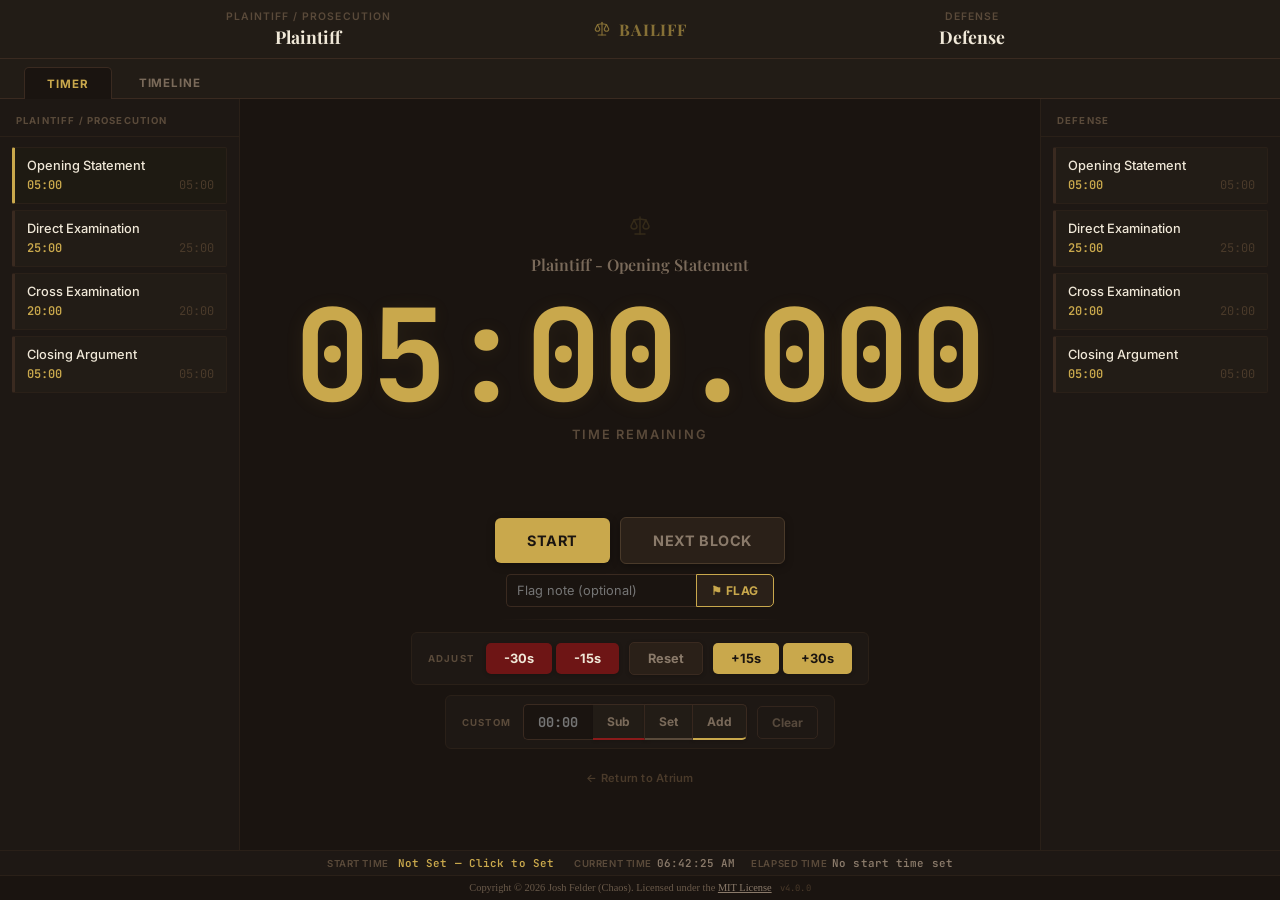
==== commit 4376cc96: "feat: add timeline tab, 2026 LHS Intramurals preset (v4.0.0) Timeline tab (timers page) - New Timer/" ====
--- a/timers.html
+++ b/timers.html
@@ -39,6 +39,11 @@
             </div>
         </div>
 
+        <div class="view-tabs" id="view-tabs">
+            <button class="view-tab active" data-view="timer">Timer</button>
+            <button class="view-tab" data-view="timeline">Timeline</button>
+        </div>
+
         <div class="courtroom-body" id="courtroom-body">
             <div class="mobile-team-tabs" id="mobile-team-tabs">
                 <button class="team-tab active" id="tab-left" data-team="left">Plaintiff</button>
@@ -66,6 +71,11 @@
                         <button class="bench-btn bench-btn-primary" id="start-btn">Start</button>
                         <button class="bench-btn bench-btn-danger" id="stop-btn" style="display: none;">Stop</button>
                         <button class="bench-btn bench-btn-secondary" id="next-btn" style="display: none;">Next Block</button>
+                    </div>
+
+                    <div class="bench-flag-row">
+                        <input type="text" class="flag-note-input" id="flag-note-input" placeholder="Flag note (optional)" autocomplete="off">
+                        <button class="flag-btn" id="flag-btn" title="Drop a flag on the timeline without pausing">&#9873; Flag</button>
                     </div>
 
                     <div class="controls-divider"></div>
@@ -102,6 +112,30 @@
             <div class="counsel right">
                 <div class="counsel-label">Defense</div>
                 <div class="counsel-widgets" id="right-widgets"></div>
+            </div>
+        </div>
+
+        <div class="timeline-view" id="timeline-view">
+            <div class="timeline-bar">
+                <div class="timeline-now" id="timeline-now">
+                    <div class="timeline-now-block" id="timeline-now-block"></div>
+                    <div class="timeline-now-time" id="timeline-now-time"></div>
+                    <div class="timeline-now-label" id="timeline-now-label"></div>
+                </div>
+                <div class="timeline-tools">
+                    <span class="timeline-count" id="timeline-count"></span>
+                    <button type="button" class="tl-nav-toggle" id="timeline-nav-toggle">Filter</button>
+                    <label class="timeline-filter"><input type="checkbox" id="timeline-show-flags" checked> Show flags</label>
+                    <button type="button" class="tl-sort-btn" id="timeline-sort" title="Reverse the order of the timeline"></button>
+                    <div class="timeline-flag-row">
+                        <input type="text" class="flag-note-input" id="timeline-flag-input" placeholder="Flag note (optional)" autocomplete="off">
+                        <button class="flag-btn" id="timeline-flag-btn" title="Drop a flag without pausing">&#9873; Drop Flag</button>
+                    </div>
+                </div>
+            </div>
+            <div class="timeline-main">
+                <nav class="timeline-nav" id="timeline-nav" aria-label="Filter timeline by side, block or witness"></nav>
+                <ol class="timeline-list" id="timeline-list"></ol>
             </div>
         </div>
     </div>
--- a/timers.css
+++ b/timers.css
@@ -1194,3 +1194,473 @@
     cursor: pointer;
 }
 
+/* ===== VIEW TABS (Timer / Timeline) ===== */
+.view-tabs {
+    display: flex;
+    gap: 4px;
+    padding: 8px 24px 0;
+    background: #221c16;
+    border-bottom: 1px solid #3a2a20;
+    flex-shrink: 0;
+}
+
+.view-tab {
+    padding: 8px 22px;
+    font-size: 0.72rem;
+    font-weight: 700;
+    font-family: 'Inter', -apple-system, BlinkMacSystemFont, "Segoe UI", Roboto, sans-serif;
+    text-transform: uppercase;
+    letter-spacing: 0.08em;
+    background: transparent;
+    color: #7a6a5a;
+    border: 1px solid transparent;
+    border-bottom: none;
+    border-radius: 5px 5px 0 0;
+    cursor: pointer;
+    transition: color 0.2s, background 0.2s;
+}
+
+.view-tab:hover { color: #f0e8d8; }
+.view-tab.active { background: #1a1410; color: #c9a84c; border-color: #3a2a20; margin-bottom: -1px; }
+
+.timeline-view { display: none; }
+body[data-view="timeline"] .courtroom-body { display: none; }
+body[data-view="timeline"] .timeline-view { display: flex; }
+
+/* ===== FLAGS ===== */
+.bench-flag-row, .timeline-flag-row {
+    display: flex;
+    align-items: stretch;
+}
+
+.flag-note-input {
+    width: 190px;
+    padding: 8px 10px;
+    font-size: 0.8rem;
+    font-family: 'Inter', -apple-system, BlinkMacSystemFont, "Segoe UI", Roboto, sans-serif;
+    border-radius: 5px 0 0 5px;
+    border: 1px solid #3a2a20;
+    border-right: none;
+    background: #1a1410;
+    color: #f0e8d8;
+}
+
+.flag-note-input:focus {
+    outline: none;
+    border-color: #c9a84c;
+}
+
+.flag-btn {
+    padding: 8px 14px;
+    font-size: 0.75rem;
+    font-weight: 700;
+    font-family: 'Inter', -apple-system, BlinkMacSystemFont, "Segoe UI", Roboto, sans-serif;
+    text-transform: uppercase;
+    letter-spacing: 0.04em;
+    white-space: nowrap;
+    border-radius: 0 5px 5px 0;
+    border: 1px solid #c9a84c;
+    background: #2a2018;
+    color: #c9a84c;
+    cursor: pointer;
+    transition: background 0.2s, color 0.2s;
+}
+
+.flag-btn:hover { background: #c9a84c; color: #1a1410; }
+
+/* ===== TIMELINE ===== */
+.timeline-view {
+    flex: 1;
+    flex-direction: column;
+    overflow: hidden;
+    background: #1a1410;
+}
+
+/* One compact bar: current block + clock on the left, flag tools on the right. */
+.timeline-bar {
+    display: flex;
+    align-items: center;
+    justify-content: space-between;
+    flex-wrap: wrap;
+    gap: 8px 24px;
+    padding: 8px 24px;
+    background: #221c16;
+    border-bottom: 1px solid #3a2a20;
+    flex-shrink: 0;
+}
+
+.timeline-tools {
+    display: flex;
+    align-items: center;
+    flex-wrap: wrap;
+    gap: 8px 16px;
+}
+
+.timeline-count {
+    font-size: 0.7rem;
+    font-family: 'Inter', -apple-system, BlinkMacSystemFont, "Segoe UI", Roboto, sans-serif;
+    font-weight: 600;
+    color: #5a4a3a;
+}
+
+.timeline-list {
+    list-style: none;
+    flex: 1;
+    min-width: 0;
+    min-height: 0;
+    overflow-y: auto;
+    /* The fixed trial-clock/footer bar overlays the bottom of the page, so
+       leave room for it or the oldest entries can't be scrolled into view. */
+    padding: 12px 24px 110px;
+}
+
+.tl-empty {
+    padding: 40px 12px;
+    text-align: center;
+    color: #5a4a3a;
+    font-size: 0.9rem;
+    line-height: 1.5;
+}
+
+.tl-entry {
+    display: flex;
+    gap: 12px;
+    position: relative;
+    padding-bottom: 8px;
+}
+
+/* Rail connecting the markers. */
+.tl-entry::before {
+    content: '';
+    position: absolute;
+    left: 6px;
+    top: 16px;
+    bottom: -2px;
+    width: 2px;
+    background: #2a2018;
+}
+.tl-entry:last-child::before { display: none; }
+
+.tl-marker {
+    width: 14px;
+    height: 14px;
+    border-radius: 50%;
+    background: #3a2a20;
+    border: 2px solid #5a4a3a;
+    flex-shrink: 0;
+    margin-top: 3px;
+    z-index: 1;
+}
+
+.tl-start .tl-marker { background: #3d7a4a; border-color: #5aa56a; }
+.tl-pause .tl-marker { background: #d49000; border-color: #e8a010; }
+.tl-stop .tl-marker { background: #8b1a1a; border-color: #b02a2a; }
+.tl-flag .tl-marker { background: #c9a84c; border-color: #e0c870; border-radius: 3px; transform: rotate(45deg); }
+.tl-open .tl-marker { animation: pulse 1.4s ease-in-out infinite; }
+
+.tl-body {
+    flex: 1;
+    min-width: 0;
+    background: #221c16;
+    border: 1px solid #2a2018;
+    /* Every chip reserves the 3px accent edge so columns line up. */
+    border-left: 3px solid #2a2018;
+    border-radius: 4px;
+    padding: 7px 12px;
+    /* Details on the left, note on the right, so each entry is one row. */
+    display: flex;
+    align-items: center;
+    flex-wrap: wrap;
+    gap: 6px 16px;
+}
+
+.tl-info { flex: 1 1 420px; min-width: 0; }
+
+.tl-pause .tl-body { border-left: 3px solid #d49000; }
+.tl-flag .tl-body { border-left: 3px solid #c9a84c; }
+
+/* One line per chip, in fixed-width columns so they line up down the list:
+   event | time of day | trial time | timer reading | pause detail. */
+.tl-head {
+    display: flex;
+    align-items: baseline;
+    flex-wrap: wrap;
+    gap: 4px 14px;
+    font-family: 'Inter', -apple-system, BlinkMacSystemFont, "Segoe UI", Roboto, sans-serif;
+    font-size: 0.78rem;
+}
+
+.tl-type {
+    flex: 0 0 66px;
+    font-weight: 800;
+    font-size: 0.72rem;
+    text-transform: uppercase;
+    letter-spacing: 0.08em;
+    color: #c9a84c;
+}
+.tl-start .tl-type { color: #5aa56a; }
+.tl-pause .tl-type { color: #e8a010; }
+.tl-stop .tl-type { color: #cc5555; }
+
+.tl-time, .tl-offset, .tl-clock, .tl-duration {
+    font-family: 'JetBrains Mono', monospace;
+    font-weight: 700;
+    font-size: 0.8rem;
+    color: #8a7a6a;
+}
+.tl-time { flex: 0 0 96px; color: #f0e8d8; }
+.tl-offset { flex: 0 0 84px; color: #c9a84c; }
+.tl-clock { flex: 0 0 50px; }
+.tl-duration { color: #e8a010; }
+.tl-ruling { color: #8a7a6a; font-style: italic; }
+
+/* Sits at the far right edge of the chip, after the note field; the spacer
+   keeps non-flag rows' note fields the same width as flag rows'. */
+.tl-delete, .tl-delete-spacer {
+    flex: 0 0 26px;
+    width: 26px;
+    height: 26px;
+}
+.tl-delete {
+    display: flex;
+    align-items: center;
+    justify-content: center;
+    padding: 0;
+    background: none;
+    border: 1px solid #3a2a20;
+    border-radius: 4px;
+    color: #7a6a5a;
+    font-size: 1.1rem;
+    line-height: 1;
+    cursor: pointer;
+    transition: color 0.2s, border-color 0.2s, background 0.2s;
+}
+.tl-delete:hover { color: #f0e8d8; background: #8b1a1a; border-color: #8b1a1a; }
+
+.tl-note {
+    flex: 1 1 260px;
+    min-width: 0;
+    padding: 6px 10px;
+    font-size: 0.85rem;
+    font-family: 'Inter', -apple-system, BlinkMacSystemFont, "Segoe UI", Roboto, sans-serif;
+    background: #1a1410;
+    color: #f0e8d8;
+    border: 1px solid #2a2018;
+    border-radius: 4px;
+}
+
+.tl-note:focus { outline: none; border-color: #c9a84c; }
+
+@media (max-width: 900px) {
+    .flag-note-input, .tl-note { font-size: 16px; }
+}
+
+@media (max-width: 600px) {
+    .view-tabs { padding: 8px 12px 0; }
+    .view-tab { flex: 1; }
+    .timeline-bar { padding: 8px 12px; }
+    .timeline-list { padding: 10px 12px 110px; overflow-y: visible; }
+    .flag-note-input { flex: 1; width: auto; }
+    .timeline-flag-row { width: 100%; }
+    body[data-view="timeline"] .timeline-view { display: block; }
+}
+
+/* ===== TIMELINE: CURRENT BLOCK + CLOCK, FLAG FILTER ===== */
+.timeline-now {
+    display: flex;
+    align-items: center;
+    flex-wrap: wrap;
+    gap: 4px 16px;
+}
+
+.timeline-now-block {
+    font-family: 'Playfair Display', Georgia, serif;
+    font-size: 1rem;
+    font-weight: 700;
+}
+
+.timeline-now-time {
+    font-family: 'JetBrains Mono', monospace;
+    font-size: 1.6rem;
+    line-height: 1;
+    font-weight: 700;
+    color: #c9a84c;
+}
+
+.timeline-now-time.warning { color: #d49000; }
+.timeline-now-time.critical, .timeline-now-time.overtime { color: #cc3333; }
+.timeline-now-time.paused { color: #b8860b; }
+
+.timeline-now-label {
+    font-size: 0.65rem;
+    font-weight: 700;
+    font-family: 'Inter', -apple-system, BlinkMacSystemFont, "Segoe UI", Roboto, sans-serif;
+    color: #5a4a3a;
+    text-transform: uppercase;
+    letter-spacing: 0.12em;
+}
+
+.timeline-filter {
+    display: flex;
+    align-items: center;
+    gap: 6px;
+    font-size: 0.75rem;
+    font-weight: 600;
+    font-family: 'Inter', -apple-system, BlinkMacSystemFont, "Segoe UI", Roboto, sans-serif;
+    color: #8a7a6a;
+    cursor: pointer;
+    user-select: none;
+}
+
+/* ===== TIMELINE: FILTER MENU + SIDE HEADINGS ===== */
+.timeline-main {
+    display: flex;
+    flex: 1;
+    min-height: 0;
+}
+
+.timeline-nav {
+    width: 250px;
+    flex-shrink: 0;
+    overflow-y: auto;
+    /* Same clearance as the list: the fixed clock bar overlays the page bottom. */
+    padding: 12px 10px 110px;
+    background: #1e1814;
+    border-right: 1px solid #2a2018;
+}
+
+.tl-nav-side { margin-top: 14px; }
+
+.tl-nav-side-label {
+    padding: 0 8px 4px;
+    font-size: 0.6rem;
+    font-weight: 700;
+    font-family: 'Inter', -apple-system, BlinkMacSystemFont, "Segoe UI", Roboto, sans-serif;
+    color: #5a4a3a;
+    text-transform: uppercase;
+    letter-spacing: 0.12em;
+}
+
+.tl-nav-item {
+    display: flex;
+    align-items: center;
+    justify-content: space-between;
+    gap: 8px;
+    width: 100%;
+    padding: 6px 8px;
+    text-align: left;
+    font-size: 0.78rem;
+    font-weight: 500;
+    font-family: 'Inter', -apple-system, BlinkMacSystemFont, "Segoe UI", Roboto, sans-serif;
+    background: none;
+    color: #a89a86;
+    border: none;
+    border-left: 2px solid transparent;
+    border-radius: 3px;
+    cursor: pointer;
+}
+
+.tl-nav-label { overflow: hidden; text-overflow: ellipsis; white-space: nowrap; }
+
+.tl-nav-count {
+    flex-shrink: 0;
+    font-family: 'JetBrains Mono', monospace;
+    font-size: 0.65rem;
+    font-weight: 700;
+    color: #5a4a3a;
+}
+
+.tl-nav-all, .tl-nav-team { font-weight: 700; color: #f0e8d8; }
+.tl-nav-block { padding-left: 18px; }
+.tl-nav-witness { padding-left: 32px; font-size: 0.74rem; }
+
+.tl-nav-item:hover { background: #2a2118; color: #f0e8d8; }
+.tl-nav-item.selected { background: #2a2118; border-left-color: #c9a84c; color: #c9a84c; }
+.tl-nav-item.selected .tl-nav-count { color: #c9a84c; }
+
+/* Filter button in the top bar — only shown where the menu is collapsed. */
+.tl-nav-toggle {
+    display: none;
+    padding: 7px 12px;
+    font-size: 0.72rem;
+    font-weight: 700;
+    font-family: 'Inter', -apple-system, BlinkMacSystemFont, "Segoe UI", Roboto, sans-serif;
+    text-transform: uppercase;
+    letter-spacing: 0.04em;
+    background: #1a1410;
+    color: #8a7a6a;
+    border: 1px solid #3a2a20;
+    border-radius: 5px;
+    cursor: pointer;
+}
+
+.timeline-view.nav-open .tl-nav-toggle { color: #c9a84c; border-color: #c9a84c; }
+
+/* Mini heading each time the list moves to a different side or block:
+   side label, team name, then block name, stacked. */
+.tl-heading {
+    list-style: none;
+    display: flex;
+    flex-direction: column;
+    gap: 1px;
+    margin: 12px 0 6px;
+    padding-bottom: 5px;
+    border-bottom: 1px solid #2a2018;
+    font-family: 'Inter', -apple-system, BlinkMacSystemFont, "Segoe UI", Roboto, sans-serif;
+}
+.tl-heading:first-child { margin-top: 0; }
+
+.tl-heading-side {
+    font-size: 0.58rem;
+    font-weight: 700;
+    color: #5a4a3a;
+    text-transform: uppercase;
+    letter-spacing: 0.12em;
+}
+
+.tl-heading-team {
+    font-size: 0.95rem;
+    font-weight: 700;
+    color: #f0e8d8;
+}
+
+.tl-heading-block {
+    font-size: 0.75rem;
+    font-weight: 600;
+    color: #c9a84c;
+}
+
+.tl-heading-witness {
+    font-size: 0.75rem;
+    font-weight: 600;
+    color: #a89a86;
+}
+
+@media (max-width: 900px) {
+    .tl-nav-toggle { display: inline-block; }
+    .timeline-main { flex-direction: column; }
+    .timeline-nav { display: none; width: 100%; max-height: 40vh; border-right: none; border-bottom: 1px solid #2a2018; padding-bottom: 12px; }
+    .timeline-view.nav-open .timeline-nav { display: block; }
+}
+
+@media (max-width: 600px) {
+    .timeline-main { display: block; }
+    .timeline-nav { max-height: none; }
+}
+
+.tl-sort-btn {
+    padding: 5px 10px;
+    font-size: 0.72rem;
+    font-weight: 600;
+    font-family: 'Inter', -apple-system, BlinkMacSystemFont, "Segoe UI", Roboto, sans-serif;
+    background: #1a1410;
+    color: #8a7a6a;
+    border: 1px solid #3a2a20;
+    border-radius: 5px;
+    cursor: pointer;
+    transition: color 0.2s, border-color 0.2s;
+}
+
+.tl-sort-btn:hover { color: #c9a84c; border-color: #c9a84c; }
+
+.timeline-filter input { accent-color: #c9a84c; cursor: pointer; }
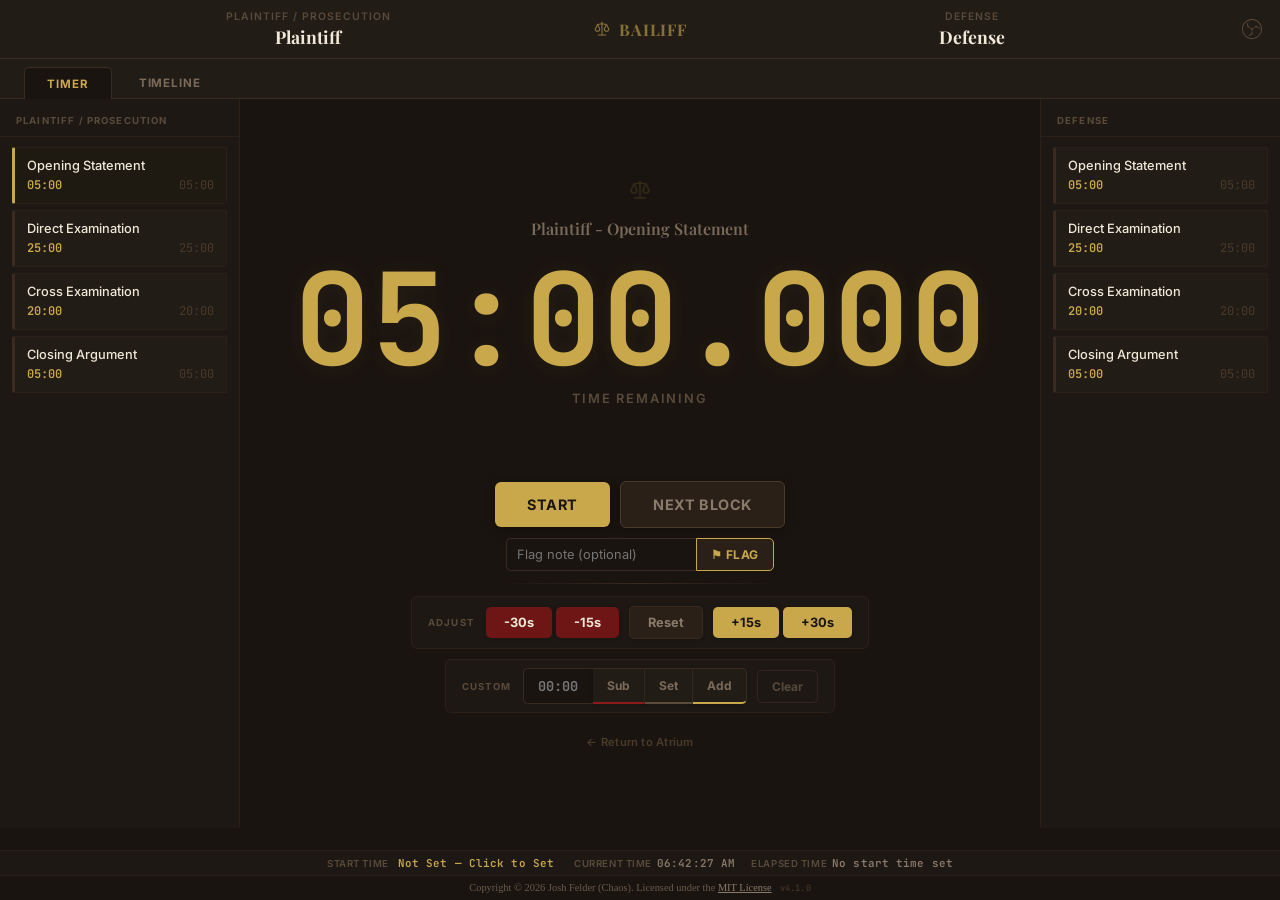
==== commit fd4006ec: "feat: add obs overlay" ====
--- a/timers.html
+++ b/timers.html
@@ -37,6 +37,9 @@
                     <div class="bench-party-name" id="right-team-name">Defense</div>
                 </div>
             </div>
+            <button class="overlay-icon-btn" id="overlay-settings-btn" type="button" title="OBS overlay" aria-label="OBS overlay">
+                <svg xmlns="http://www.w3.org/2000/svg" width="20" height="20" viewBox="0 0 24 24" fill="currentColor"><path d="M12,24C5.383,24,0,18.617,0,12S5.383,0,12,0s12,5.383,12,12S18.617,24,12,24z M12,1.109 C5.995,1.109,1.11,5.995,1.11,12C1.11,18.005,5.995,22.89,12,22.89S22.89,18.005,22.89,12C22.89,5.995,18.005,1.109,12,1.109z M6.182,5.99c0.352-1.698,1.503-3.229,3.05-3.996c-0.269,0.273-0.595,0.483-0.844,0.78c-1.02,1.1-1.48,2.692-1.199,4.156 c0.355,2.235,2.455,4.06,4.732,4.028c1.765,0.079,3.485-0.937,4.348-2.468c1.848,0.063,3.645,1.017,4.7,2.548 c0.54,0.799,0.962,1.736,0.991,2.711c-0.342-1.295-1.202-2.446-2.375-3.095c-1.135-0.639-2.529-0.802-3.772-0.425 c-1.56,0.448-2.849,1.723-3.293,3.293c-0.377,1.25-0.216,2.628,0.377,3.772c-0.825,1.429-2.315,2.449-3.932,2.756 c-1.244,0.261-2.551,0.059-3.709-0.464c1.036,0.302,2.161,0.355,3.191-0.011c1.381-0.457,2.522-1.567,3.024-2.935 c0.556-1.49,0.345-3.261-0.591-4.54c-0.7-1.007-1.803-1.717-3.002-1.969c-0.38-0.068-0.764-0.098-1.148-0.134 c-0.611-1.231-0.834-2.66-0.528-3.996L6.182,5.99z"/></svg>
+            </button>
         </div>
 
         <div class="view-tabs" id="view-tabs">
@@ -182,6 +185,30 @@
                 <p>Copyright &copy; 2026 Josh Felder (Chaos). Licensed under the <a href="https://opensource.org/licenses/MIT" target="_blank">MIT License</a><span class="version-footer" id="version-footer"></span></p>
             </footer>
         </div>
+
+    <!-- OBS Overlay Dialog -->
+    <div class="confirm-overlay hidden" id="overlay-settings-overlay">
+        <div class="confirm-dialog preset-dialog overlay-settings-dialog">
+            <h3>OBS Overlay</h3>
+            <ol class="ovs-steps">
+                <li>Open Bailiff in your browser, such as <a href="https://chaowoses.dev/Bailiff" target="_blank" rel="noopener">chaowoses.dev/Bailiff</a>.</li>
+                <li>In OBS, choose Docks &rarr; Custom Browser Docks, add this timer page's address, and run your trial from that dock.</li>
+                <li>In your scene, add a Browser Source with the overlay address below. Set its width and height to the space you want; the timer scales to fit and the background is transparent.</li>
+            </ol>
+            <div class="ovs-url-row">
+                <input type="text" id="overlay-url" readonly>
+                <button class="confirm-btn confirm-save" id="ovs-copy">Copy URL</button>
+            </div>
+            <div class="ovs-section">Sizes</div>
+            <div class="ovs-grid" id="ovs-sizes"></div>
+            <div class="ovs-section">Colors</div>
+            <div class="ovs-grid" id="ovs-colors"></div>
+            <div class="confirm-actions">
+                <button class="confirm-btn confirm-cancel" id="ovs-reset">Reset</button>
+                <button class="confirm-btn confirm-save" id="ovs-close">Done</button>
+            </div>
+        </div>
+    </div>
 
     <!-- Set Start Time Dialog -->
     <div class="confirm-overlay hidden" id="start-time-overlay">
--- a/timers.css
+++ b/timers.css
@@ -38,6 +38,7 @@
 
 /* ===== BENCH HEADER ===== */
 .bench-header {
+    position: relative;
     display: grid;
     grid-template-columns: 1fr auto 1fr;
     align-items: center;
@@ -70,6 +71,255 @@
     color: #c9a84c;
 }
 
+.overlay-icon-btn {
+    position: absolute;
+    right: 12px;
+    top: 50%;
+    transform: translateY(-50%);
+    display: flex;
+    padding: 6px;
+    background: none;
+    border: none;
+    color: #5a4a3a;
+    cursor: pointer;
+    transition: color 0.2s;
+}
+
+.overlay-icon-btn:hover { color: #c9a84c; }
+
+.confirm-dialog.overlay-settings-dialog {
+    max-width: 520px;
+    max-height: 88vh;
+    overflow-y: auto;
+    text-align: left;
+}
+
+.overlay-settings-dialog h3 { text-align: center; }
+
+.ovs-steps {
+    margin: 0 0 18px;
+    padding-left: 20px;
+    font-family: 'Inter', -apple-system, BlinkMacSystemFont, "Segoe UI", Roboto, sans-serif;
+    font-size: 0.78rem;
+    line-height: 1.55;
+    color: #b0a190;
+}
+
+.ovs-steps li { margin-bottom: 6px; }
+.ovs-steps li::marker { color: #c9a84c; }
+.ovs-steps strong { color: #f0e8d8; }
+.ovs-steps a { color: #c9a84c; text-decoration: underline; text-underline-offset: 2px; }
+.ovs-steps a:hover { color: #f0e8d8; }
+
+.ovs-url-row { display: flex; gap: 8px; margin-bottom: 20px; }
+
+.ovs-url-row input {
+    flex: 1;
+    min-width: 0;
+    background: #1a1410;
+    color: #f0e8d8;
+    border: 1px solid #3a2a20;
+    border-radius: 4px;
+    padding: 8px 10px;
+    font-family: 'JetBrains Mono', monospace;
+    font-size: 0.75rem;
+}
+
+.ovs-section {
+    font-family: 'Inter', -apple-system, BlinkMacSystemFont, "Segoe UI", Roboto, sans-serif;
+    font-size: 0.7rem;
+    font-weight: 700;
+    text-transform: uppercase;
+    letter-spacing: 0.1em;
+    color: #7a6a5a;
+    margin-bottom: 10px;
+}
+
+.ovs-grid {
+    display: grid;
+    grid-template-columns: 1fr auto;
+    gap: 10px 16px;
+    align-items: center;
+    margin-bottom: 24px;
+    font-family: 'Inter', -apple-system, BlinkMacSystemFont, "Segoe UI", Roboto, sans-serif;
+    font-size: 0.8rem;
+    color: #b0a190;
+}
+
+.ovs-color-ctl,
+.ovs-size-ctl {
+    display: flex;
+    align-items: center;
+    gap: 10px;
+    justify-self: end;
+}
+
+.ovs-color-ctl label { display: flex; align-items: center; gap: 6px; }
+
+.ovs-hex {
+    min-width: 52px;
+    font-family: 'JetBrains Mono', monospace;
+    font-size: 0.7rem;
+    color: #7a6a5a;
+}
+
+.cp-button {
+    width: 40px;
+    height: 24px;
+    padding: 2px;
+    background: #1a1410;
+    border: 1px solid #3a2a20;
+    border-radius: 5px;
+    cursor: pointer;
+    transition: border-color 0.2s;
+}
+
+.cp-button:hover { border-color: #c9a84c; }
+.cp-button:disabled { opacity: 0.35; cursor: default; }
+.cp-button:disabled:hover { border-color: #3a2a20; }
+
+.cp-chip {
+    display: block;
+    width: 100%;
+    height: 100%;
+    border-radius: 3px;
+}
+
+.cp-pop {
+    position: fixed;
+    z-index: 1100;
+    width: 196px;
+    padding: 12px;
+    background: #221c16;
+    border: 1px solid #3a2a20;
+    border-radius: 6px;
+    box-shadow: 0 12px 40px rgba(0, 0, 0, 0.6);
+}
+
+.cp-pop[hidden] { display: none; }
+
+.cp-sv,
+.cp-hue {
+    position: relative;
+    touch-action: none;
+    cursor: crosshair;
+    border-radius: 4px;
+}
+
+.cp-sv {
+    height: 120px;
+    margin-bottom: 12px;
+    background:
+        linear-gradient(to top, #000, transparent),
+        linear-gradient(to right, #fff, var(--cp-hue, #f00));
+}
+
+.cp-hue {
+    height: 12px;
+    margin-bottom: 12px;
+    border-radius: 6px;
+    background: linear-gradient(to right, #f00, #ff0, #0f0, #0ff, #00f, #f0f, #f00);
+}
+
+.cp-thumb {
+    position: absolute;
+    width: 12px;
+    height: 12px;
+    margin: -6px 0 0 -6px;
+    border: 2px solid #fff;
+    border-radius: 50%;
+    box-shadow: 0 0 0 1px rgba(0, 0, 0, 0.5);
+    pointer-events: none;
+}
+
+.cp-hue .cp-thumb { top: 50%; }
+
+.cp-hex-input {
+    box-sizing: border-box;
+    width: 100%;
+    margin-bottom: 12px;
+    padding: 6px 8px;
+    background: #1a1410;
+    color: #f0e8d8;
+    border: 1px solid #3a2a20;
+    border-radius: 4px;
+    font-family: 'JetBrains Mono', monospace;
+    font-size: 0.75rem;
+}
+
+.cp-hex-input:focus { outline: none; border-color: #c9a84c; }
+
+.cp-presets { display: grid; grid-template-columns: repeat(6, 1fr); gap: 6px; }
+
+.cp-preset {
+    height: 20px;
+    padding: 0;
+    border: 1px solid #3a2a20;
+    border-radius: 4px;
+    cursor: pointer;
+    transition: border-color 0.2s;
+}
+
+.cp-preset:hover { border-color: #c9a84c; }
+
+.ovs-grid input[type="range"] {
+    -webkit-appearance: none;
+    appearance: none;
+    width: 150px;
+    height: 4px;
+    background: #3a2a20;
+    border-radius: 2px;
+    outline: none;
+}
+
+.ovs-grid input[type="range"]::-webkit-slider-thumb {
+    -webkit-appearance: none;
+    appearance: none;
+    width: 14px;
+    height: 14px;
+    border-radius: 50%;
+    background: #c9a84c;
+    border: none;
+    cursor: pointer;
+}
+
+.ovs-grid input[type="range"]::-moz-range-thumb {
+    width: 14px;
+    height: 14px;
+    border-radius: 50%;
+    background: #c9a84c;
+    border: none;
+    cursor: pointer;
+}
+
+.ovs-grid input[type="checkbox"] { accent-color: #c9a84c; }
+
+.ovs-grid input[type="checkbox"] {
+    -webkit-appearance: none;
+    appearance: none;
+    flex-shrink: 0;
+    width: 14px;
+    height: 14px;
+    margin: 0;
+    background: #1a1410;
+    border: 1px solid #3a2a20;
+    border-radius: 3px;
+    cursor: pointer;
+    transition: border-color 0.2s, background 0.2s;
+}
+
+.ovs-grid input[type="checkbox"]:hover { border-color: #c9a84c; }
+
+.ovs-grid input[type="checkbox"]:checked {
+    background: #c9a84c url("data:image/svg+xml,%3Csvg xmlns='http://www.w3.org/2000/svg' viewBox='0 0 12 12'%3E%3Cpath d='M2.5 6.2l2.4 2.4 4.6-5' fill='none' stroke='%231a1410' stroke-width='1.8' stroke-linecap='round' stroke-linejoin='round'/%3E%3C/svg%3E") center / 100% no-repeat;
+    border-color: #c9a84c;
+}
+
+.ovs-toggle-label { display: inline-flex; align-items: center; gap: 8px; cursor: pointer; }
+
+/* Pause timer off: its size slider is irrelevant. */
+.ovs-secondary-off .ovs-size-ctl:last-of-type { opacity: 0.4; }
+
 .bench-party-info {
     text-align: center;
 }
@@ -119,6 +369,9 @@
     display: flex;
     flex: 1;
     overflow: hidden;
+    /* The fixed bottom bar overlays the page, so reserve room for it or the
+       bottom of the side panels and the Return to Atrium link are hidden. */
+    padding-bottom: 72px;
 }
 
 /* Team switcher shown only on the stacked mobile layout */
